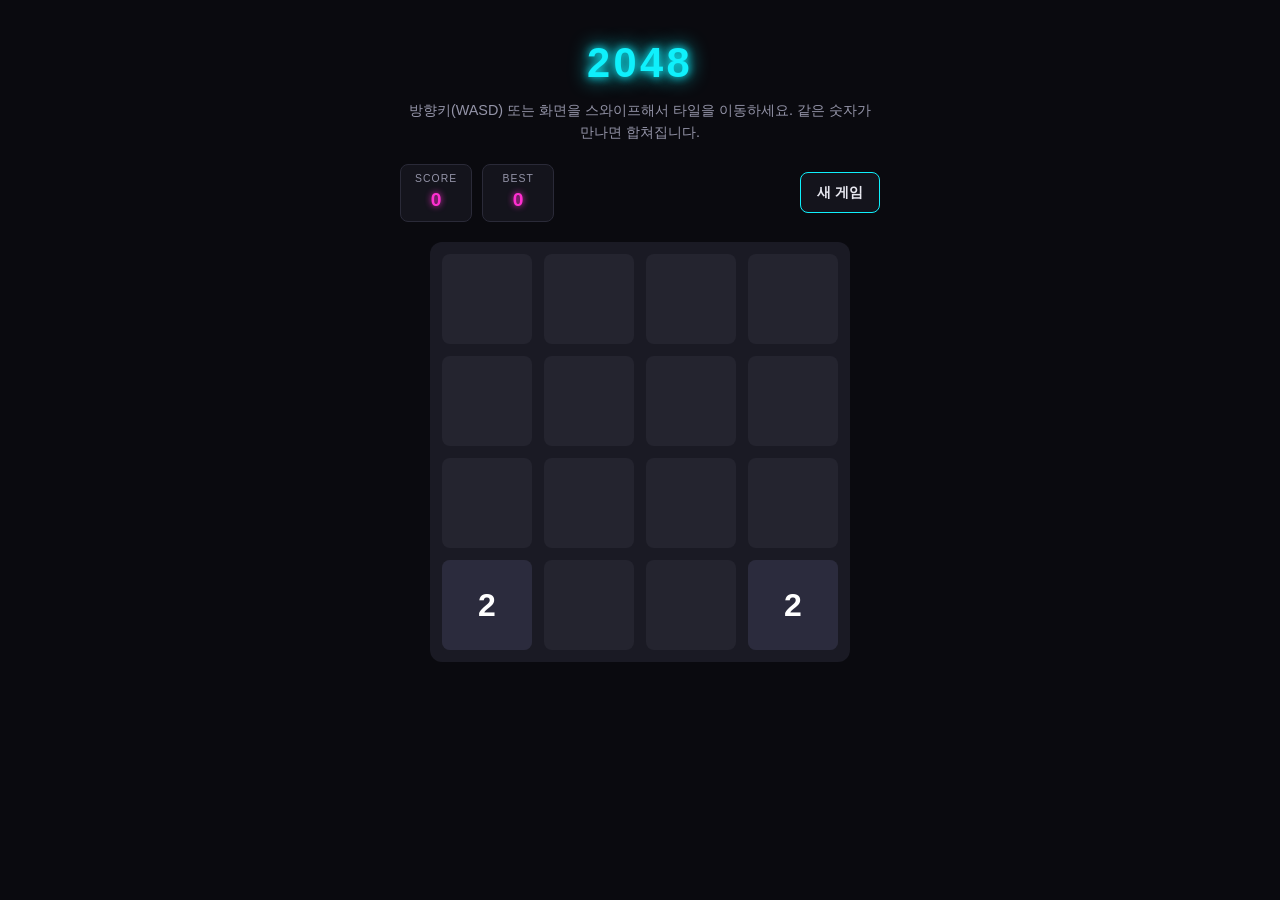
==== apps/2048/index.html @ 685daf78 "Add 2048 mini web app and embed it on the blog home page Arrow-key/swipe puzzle game with score + be" ====
<!DOCTYPE html>
<html lang="ko">
<head>
<meta charset="UTF-8" />
<meta name="viewport" content="width=device-width, initial-scale=1, maximum-scale=1, user-scalable=no" />
<title>2048</title>
<link rel="stylesheet" href="style.css" />
</head>
<body>
<div class="app">
  <header class="header">
    <h1 class="title">2048</h1>
    <p class="hint">방향키(WASD) 또는 화면을 스와이프해서 타일을 이동하세요. 같은 숫자가 만나면 합쳐집니다.</p>
  </header>

  <div class="toolbar">
    <div class="scoreboard" aria-live="polite">
      <div class="score-box">
        <span class="score-label">SCORE</span>
        <span class="score-value" id="score">0</span>
      </div>
      <div class="score-box">
        <span class="score-label">BEST</span>
        <span class="score-value" id="best">0</span>
      </div>
    </div>
    <button type="button" class="btn restart-btn" id="restart-btn">새 게임</button>
  </div>

  <div class="board-wrap">
    <div class="board" id="board" role="img" aria-label="2048 게임 보드">
      <div class="grid-bg" id="grid-bg"></div>
      <div class="tile-layer" id="tile-layer"></div>
    </div>

    <div class="overlay" id="win-overlay" hidden>
      <div class="overlay-panel">
        <p class="overlay-title">You Win!</p>
        <p class="overlay-text">2048 타일을 만들었습니다!</p>
        <div class="overlay-actions">
          <button type="button" class="btn" id="continue-btn">계속하기</button>
          <button type="button" class="btn" id="win-restart-btn">다시 시작</button>
        </div>
      </div>
    </div>

    <div class="overlay" id="lose-overlay" hidden>
      <div class="overlay-panel">
        <p class="overlay-title">Game Over</p>
        <p class="overlay-text">최종 점수: <span id="final-score">0</span></p>
        <div class="overlay-actions">
          <button type="button" class="btn" id="lose-restart-btn">다시 시작</button>
        </div>
      </div>
    </div>
  </div>
</div>

<script src="game.js" defer></script>
</body>
</html>
---- apps/2048/style.css ----
:root {
  --bg: #0a0a0f;
  --panel: #14141c;
  --board-bg: #1a1a24;
  --cell-bg: #24242f;
  --text: #e8e8f0;
  --muted: #9494a8;
  --accent: #0ff0fc;
  --accent-2: #ff2fd0;

  --tile-2: #2b2b3d;
  --tile-4: #33334a;
  --tile-8: #3d2f6b;
  --tile-16: #4a2f8a;
  --tile-32: #6a2fa8;
  --tile-64: #9a2fc0;
  --tile-128: #c92fb0;
  --tile-256: #e02f8a;
  --tile-512: #f04a5a;
  --tile-1024: #f0842f;
  --tile-2048: #f0d02f;

  --gap: clamp(8px, 2vw, 12px);
  --radius: clamp(4px, 1vw, 8px);
}

* {
  box-sizing: border-box;
}

html, body {
  margin: 0;
  padding: 0;
  width: 100%;
  overflow-x: hidden;
}

body {
  background: var(--bg);
  color: var(--text);
  font-family: -apple-system, BlinkMacSystemFont, "Segoe UI", Pretendard, Roboto, sans-serif;
  line-height: 1.5;
  min-height: 100vh;
  display: flex;
  justify-content: center;
  padding: clamp(12px, 4vw, 32px) 16px;
}

.app {
  width: 100%;
  max-width: 480px;
  display: flex;
  flex-direction: column;
  gap: clamp(12px, 3vw, 20px);
}

.header {
  text-align: center;
}

.title {
  margin: 0;
  font-size: clamp(1.8rem, 6vw, 2.6rem);
  letter-spacing: 0.08em;
  color: var(--accent);
  text-shadow: 0 0 8px var(--accent), 0 0 20px var(--accent);
}

.hint {
  margin: 6px 0 0;
  color: var(--muted);
  font-size: 0.9rem;
}

.toolbar {
  display: flex;
  align-items: center;
  justify-content: space-between;
  gap: 12px;
}

.scoreboard {
  display: flex;
  gap: 10px;
}

.score-box {
  background: var(--panel);
  border: 1px solid #2a2a38;
  border-radius: var(--radius);
  padding: 6px 14px;
  min-width: 72px;
  text-align: center;
}

.score-label {
  display: block;
  font-size: 0.65rem;
  letter-spacing: 0.1em;
  color: var(--muted);
}

.score-value {
  display: block;
  font-size: 1.2rem;
  font-weight: 700;
  color: var(--accent-2);
  text-shadow: 0 0 6px var(--accent-2);
}

.btn {
  background: var(--panel);
  color: var(--text);
  border: 1px solid var(--accent);
  border-radius: var(--radius);
  padding: 10px 16px;
  font-size: 0.9rem;
  font-weight: 600;
  cursor: pointer;
  transition: box-shadow 0.15s ease, transform 0.1s ease;
}

.btn:hover {
  box-shadow: 0 0 10px var(--accent);
}

.btn:active {
  transform: scale(0.97);
}

.board-wrap {
  position: relative;
  width: min(90vw, 420px);
  margin: 0 auto;
}

.board {
  position: relative;
  width: 100%;
  aspect-ratio: 1 / 1;
  background: var(--board-bg);
  border-radius: calc(var(--radius) * 1.5);
  padding: var(--gap);
  touch-action: none;
  user-select: none;
}

.grid-bg {
  position: absolute;
  inset: var(--gap);
  display: grid;
  grid-template-columns: repeat(4, 1fr);
  grid-template-rows: repeat(4, 1fr);
  gap: var(--gap);
}

.grid-bg .cell {
  background: var(--cell-bg);
  border-radius: var(--radius);
}

.tile-layer {
  position: absolute;
  inset: var(--gap);
}

.tile {
  position: absolute;
  top: 0;
  left: 0;
  display: flex;
  align-items: center;
  justify-content: center;
  border-radius: var(--radius);
  font-weight: 700;
  color: #fff;
  background: var(--tile-2);
  font-size: clamp(1rem, 6vw, 2rem);
}

.tile.tile-new {
  animation: tile-spawn 0.15s ease-out;
}

.tile.tile-merged {
  animation: tile-pop 0.15s ease-out;
}

.tile[data-value="2"] { background: var(--tile-2); }
.tile[data-value="4"] { background: var(--tile-4); }
.tile[data-value="8"] { background: var(--tile-8); }
.tile[data-value="16"] { background: var(--tile-16); }
.tile[data-value="32"] { background: var(--tile-32); }
.tile[data-value="64"] { background: var(--tile-64); }
.tile[data-value="128"] { background: var(--tile-128); font-size: clamp(0.9rem, 5vw, 1.7rem); }
.tile[data-value="256"] { background: var(--tile-256); font-size: clamp(0.9rem, 5vw, 1.7rem); }
.tile[data-value="512"] { background: var(--tile-512); font-size: clamp(0.9rem, 5vw, 1.7rem); }
.tile[data-value="1024"] { background: var(--tile-1024); font-size: clamp(0.75rem, 4.5vw, 1.4rem); }
.tile[data-value="2048"] { background: var(--tile-2048); color: #14141c; font-size: clamp(0.75rem, 4.5vw, 1.4rem); text-shadow: 0 0 8px #fff; }

@keyframes tile-spawn {
  from { transform: scale(0); }
  to { transform: scale(1); }
}

@keyframes tile-pop {
  0% { transform: scale(1); }
  50% { transform: scale(1.15); }
  100% { transform: scale(1); }
}

.overlay {
  position: absolute;
  inset: 0;
  background: rgba(10, 10, 15, 0.85);
  display: flex;
  align-items: center;
  justify-content: center;
  border-radius: calc(var(--radius) * 1.5);
}

.overlay[hidden] {
  display: none;
}

.overlay-panel {
  text-align: center;
  padding: clamp(16px, 5vw, 28px);
}

.overlay-title {
  margin: 0 0 8px;
  font-size: clamp(1.4rem, 6vw, 2rem);
  color: var(--accent);
  text-shadow: 0 0 8px var(--accent), 0 0 20px var(--accent);
}

.overlay-text {
  margin: 0 0 16px;
  color: var(--text);
}

.overlay-actions {
  display: flex;
  gap: 10px;
  justify-content: center;
  flex-wrap: wrap;
}

@media (max-width: 480px) {
  .toolbar {
    flex-direction: column;
    align-items: stretch;
  }

  .scoreboard {
    justify-content: center;
  }

  .restart-btn {
    width: 100%;
  }
}
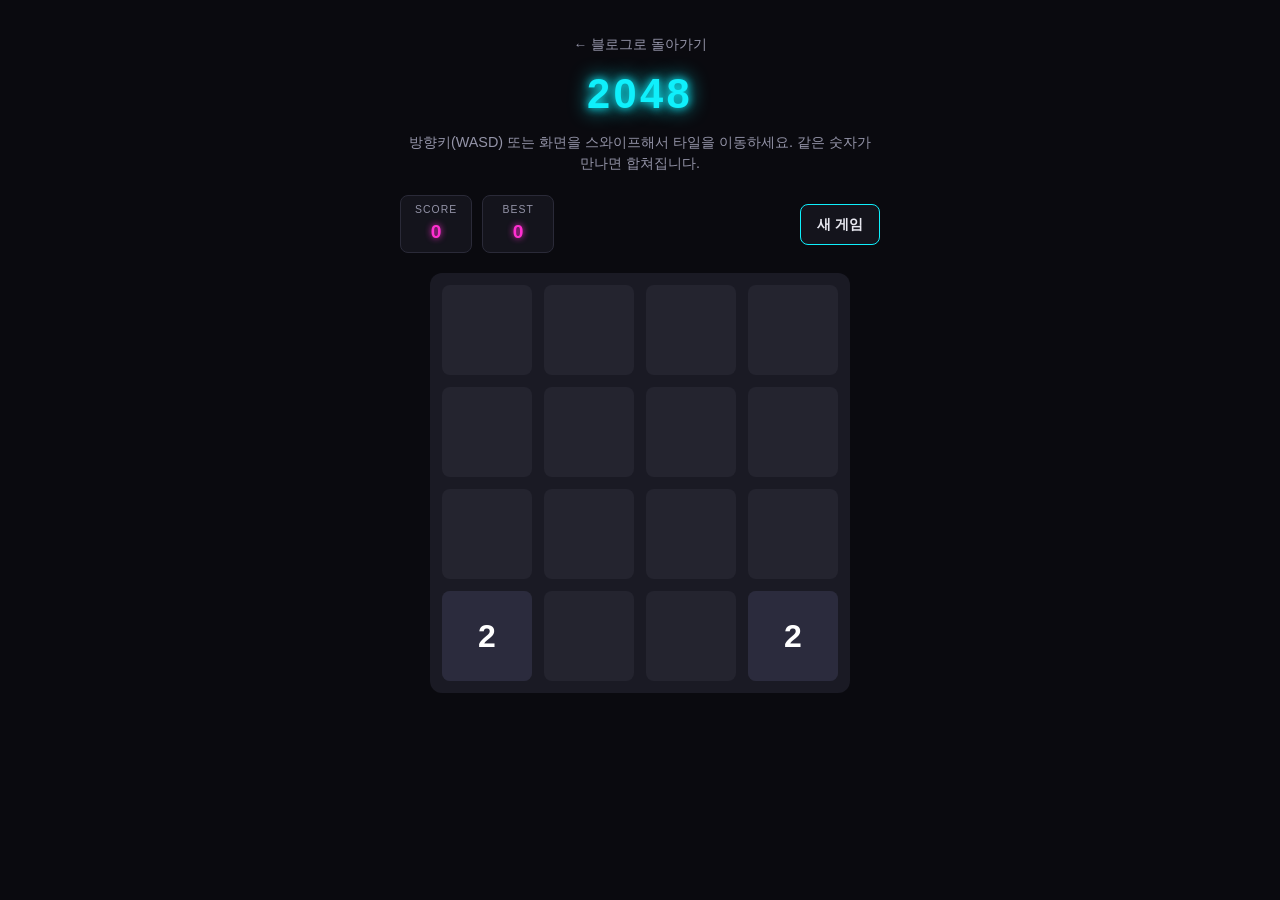
==== commit 864b987b: "Add back-to-blog link to the 2048 game page Lets players exit the game and return to the blog home w" ====
--- a/apps/2048/index.html
+++ b/apps/2048/index.html
@@ -9,6 +9,7 @@
 <body>
 <div class="app">
   <header class="header">
+    <a class="back-link" href="../../index.html">← 블로그로 돌아가기</a>
     <h1 class="title">2048</h1>
     <p class="hint">방향키(WASD) 또는 화면을 스와이프해서 타일을 이동하세요. 같은 숫자가 만나면 합쳐집니다.</p>
   </header>
--- a/apps/2048/style.css
+++ b/apps/2048/style.css
@@ -56,6 +56,20 @@
 
 .header {
   text-align: center;
+  position: relative;
+}
+
+.back-link {
+  display: inline-block;
+  margin-bottom: 8px;
+  color: var(--muted);
+  font-size: 0.85rem;
+  text-decoration: none;
+  transition: color 0.15s ease;
+}
+
+.back-link:hover {
+  color: var(--accent);
 }
 
 .title {
